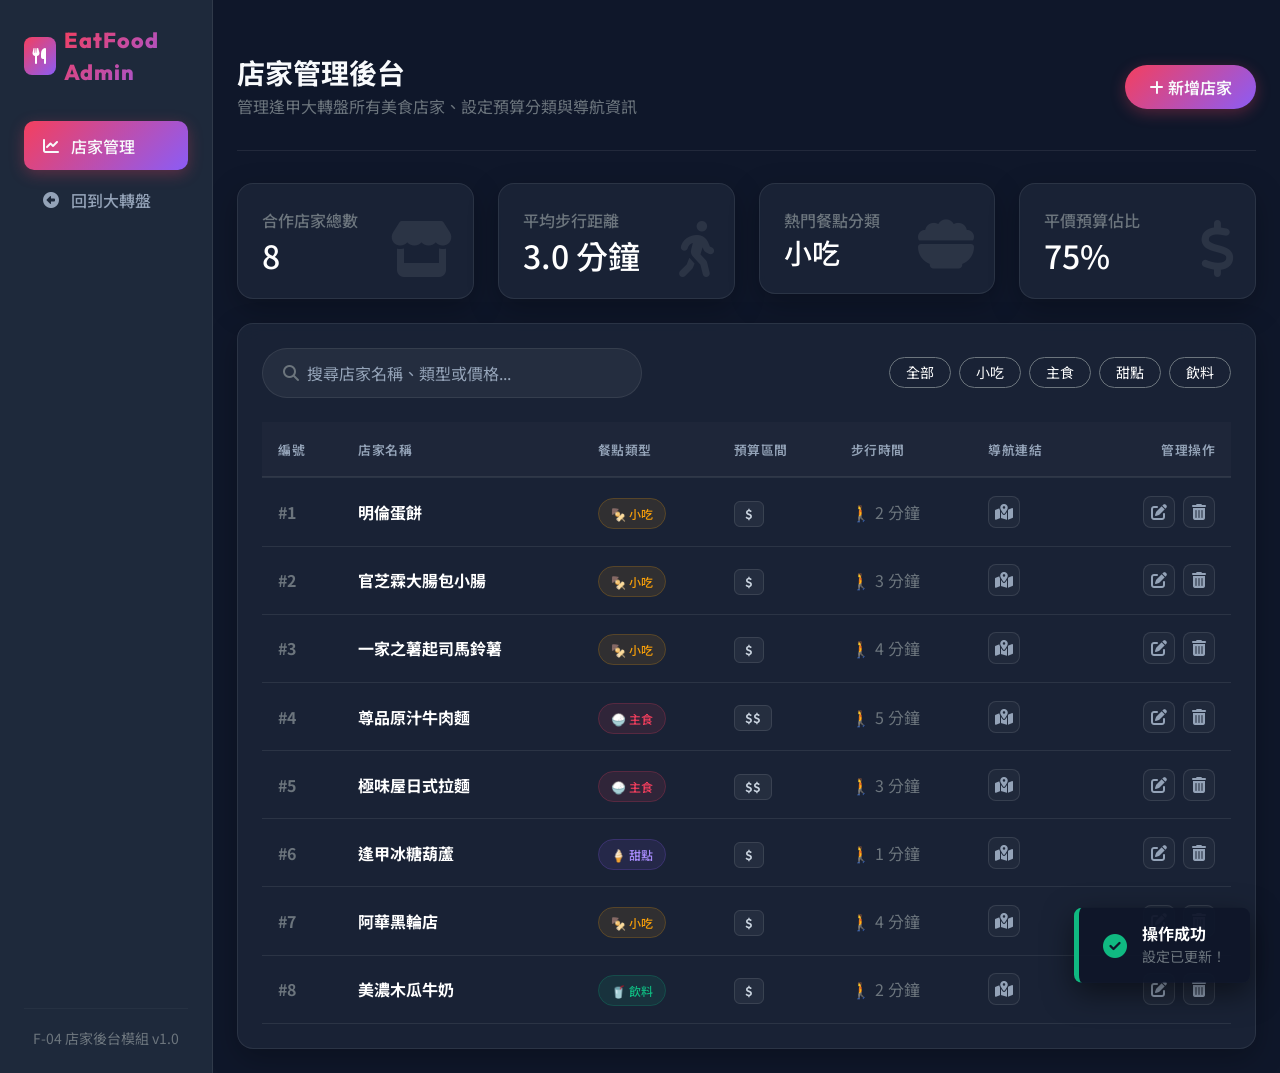
==== admin.html @ cf33be4a "feat: implement F-04 shop management module with SQLite REST APIs and Bootstrap Admin Dashboard" ====
<!DOCTYPE html>
<html lang="zh-TW">
<head>
    <meta charset="UTF-8">
    <meta name="viewport" content="width=device-width, initial-scale=1.0">
    <title>後台管理系統 - 逢甲美食大轉盤</title>
    <!-- Google Fonts -->
    <link rel="preconnect" href="https://fonts.googleapis.com">
    <link rel="preconnect" href="https://fonts.gstatic.com" crossorigin>
    <link href="https://fonts.googleapis.com/css2?family=Noto+Sans+TC:wght@400;500;700;900&family=Outfit:wght@500;600;700;800&display=swap" rel="stylesheet">
    <!-- Bootstrap 5 CSS -->
    <link href="https://cdn.jsdelivr.net/npm/bootstrap@5.3.0/dist/css/bootstrap.min.css" rel="stylesheet">
    <!-- FontAwesome for Dashboard Icons -->
    <link rel="stylesheet" href="https://cdnjs.cloudflare.com/ajax/libs/font-awesome/6.4.0/css/all.min.css">
    
    <style>
        :root {
            --bg-dark: #0f172a;
            --sidebar-bg: #1e293b;
            --card-bg: rgba(30, 41, 59, 0.7);
            --border-color: rgba(255, 255, 255, 0.08);
            --text-muted: #94a3b8;
            --text-light: #f8fafc;
            --accent-primary: #8b5cf6; /* Violet */
            --accent-secondary: #f43f5e; /* Rose */
            --gradient-accent: linear-gradient(135deg, #f43f5e, #8b5cf6);
            --transition-speed: 0.3s;
        }

        body {
            font-family: 'Noto Sans TC', 'Outfit', sans-serif;
            background-color: var(--bg-dark);
            color: var(--text-light);
            min-height: 100vh;
            overflow-x: hidden;
        }

        /* Glassmorphism Elements */
        .glass-card {
            background: var(--card-bg);
            backdrop-filter: blur(12px);
            -webkit-backdrop-filter: blur(12px);
            border: 1px solid var(--border-color);
            border-radius: 16px;
            box-shadow: 0 10px 30px rgba(0, 0, 0, 0.25);
            transition: transform 0.25s ease, box-shadow 0.25s ease;
        }
        
        .glass-card:hover {
            box-shadow: 0 15px 35px rgba(139, 92, 246, 0.15);
        }

        /* Sidebar Styling */
        .sidebar {
            background-color: var(--sidebar-bg);
            border-right: 1px solid var(--border-color);
            min-height: 100vh;
            transition: all var(--transition-speed);
            z-index: 100;
        }

        .sidebar-brand {
            font-family: 'Outfit', 'Noto Sans TC', sans-serif;
            font-weight: 800;
            font-size: 1.35rem;
            background: var(--gradient-accent);
            -webkit-background-clip: text;
            -webkit-text-fill-color: transparent;
            letter-spacing: 1px;
        }

        .nav-link-custom {
            color: var(--text-muted);
            border-radius: 10px;
            padding: 0.8rem 1.2rem;
            font-weight: 500;
            display: flex;
            align-items: center;
            gap: 12px;
            transition: all 0.2s ease;
            text-decoration: none;
            margin-bottom: 5px;
        }

        .nav-link-custom:hover, .nav-link-custom.active {
            color: var(--text-light);
            background-color: rgba(255, 255, 255, 0.05);
        }

        .nav-link-custom.active {
            background: var(--gradient-accent);
            box-shadow: 0 4px 15px rgba(244, 63, 94, 0.3);
        }

        /* Stats Cards */
        .stat-card {
            padding: 1.5rem;
            position: relative;
            overflow: hidden;
        }

        .stat-icon {
            position: absolute;
            right: 20px;
            bottom: 10px;
            font-size: 3.5rem;
            opacity: 0.08;
            color: var(--text-light);
            transition: transform var(--transition-speed);
        }

        .stat-card:hover .stat-icon {
            transform: scale(1.15) rotate(-10deg);
        }

        /* Main Content Styling */
        .content-header {
            padding: 2rem 0;
            border-bottom: 1px solid var(--border-color);
            margin-bottom: 2rem;
        }

        /* Search Bar styling */
        .search-input-group {
            background: rgba(255, 255, 255, 0.05);
            border: 1px solid var(--border-color);
            border-radius: 50px;
            padding: 2px 10px 2px 20px;
            display: flex;
            align-items: center;
            max-width: 380px;
            width: 100%;
            transition: border-color var(--transition-speed);
        }

        .search-input-group:focus-within {
            border-color: var(--accent-primary);
            box-shadow: 0 0 10px rgba(139, 92, 246, 0.2);
        }

        .search-input-group input {
            background: transparent;
            border: none;
            color: var(--text-light);
            padding: 10px 0;
            width: 100%;
            outline: none;
        }

        .search-input-group input::placeholder {
            color: var(--text-muted);
        }

        /* Table Design */
        .table-responsive {
            scrollbar-width: thin;
            scrollbar-color: rgba(255,255,255,0.1) transparent;
        }

        .custom-table {
            color: var(--text-light);
            margin-bottom: 0;
        }

        .custom-table th {
            background-color: rgba(255, 255, 255, 0.02) !important;
            color: var(--text-muted);
            font-weight: 600;
            text-transform: uppercase;
            font-size: 0.8rem;
            letter-spacing: 0.5px;
            padding: 1.1rem 1rem;
            border-bottom: 2px solid var(--border-color) !important;
        }

        .custom-table td {
            padding: 1.1rem 1rem;
            border-bottom: 1px solid var(--border-color);
            background-color: transparent !important;
            color: #e2e8f0;
        }

        .custom-table tr {
            transition: background-color 0.2s ease;
        }

        .custom-table tr:hover {
            background-color: rgba(255, 255, 255, 0.02) !important;
        }

        /* Badge Customization */
        .badge-category {
            padding: 6px 12px;
            border-radius: 50px;
            font-weight: 500;
            font-size: 0.75rem;
            border: 1px solid transparent;
        }

        .badge-snack {
            background: rgba(245, 158, 11, 0.1);
            color: #f59e0b;
            border-color: rgba(245, 158, 11, 0.2);
        }

        .badge-main {
            background: rgba(244, 63, 94, 0.1);
            color: #f43f5e;
            border-color: rgba(244, 63, 94, 0.2);
        }

        .badge-dessert {
            background: rgba(139, 92, 246, 0.1);
            color: #a78bfa;
            border-color: rgba(139, 92, 246, 0.2);
        }

        .badge-drink {
            background: rgba(16, 185, 129, 0.1);
            color: #10b981;
            border-color: rgba(16, 185, 129, 0.2);
        }

        .badge-price {
            background: rgba(255, 255, 255, 0.05);
            border: 1px solid rgba(255, 255, 255, 0.1);
            color: #cbd5e1;
            padding: 4px 10px;
            border-radius: 6px;
            font-family: 'Outfit', sans-serif;
            font-weight: 600;
            font-size: 0.8rem;
        }

        /* Custom Buttons */
        .btn-gradient {
            background: var(--gradient-accent);
            border: none;
            color: var(--text-light);
            font-weight: 600;
            border-radius: 50px;
            padding: 10px 24px;
            box-shadow: 0 4px 15px rgba(244, 63, 94, 0.3);
            transition: transform 0.2s, box-shadow 0.2s;
        }

        .btn-gradient:hover {
            transform: translateY(-2px);
            box-shadow: 0 6px 20px rgba(244, 63, 94, 0.45);
            color: white;
        }

        .btn-action {
            width: 32px;
            height: 32px;
            border-radius: 8px;
            display: inline-flex;
            align-items: center;
            justify-content: center;
            border: 1px solid rgba(255, 255, 255, 0.1);
            background: rgba(255, 255, 255, 0.03);
            color: var(--text-muted);
            transition: all 0.2s ease;
        }

        .btn-action:hover {
            color: var(--text-light);
            transform: translateY(-1px);
        }

        .btn-action-edit:hover {
            background: rgba(139, 92, 246, 0.15);
            border-color: rgba(139, 92, 246, 0.3);
            color: #a78bfa;
        }

        .btn-action-delete:hover {
            background: rgba(244, 63, 94, 0.15);
            border-color: rgba(244, 63, 94, 0.3);
            color: #f43f5e;
        }

        /* Modal Customization */
        .modal-content-custom {
            background: #1e293b;
            border: 1px solid rgba(255, 255, 255, 0.1);
            border-radius: 20px;
            box-shadow: 0 20px 40px rgba(0,0,0,0.5);
            color: var(--text-light);
        }

        .modal-header-custom {
            border-bottom: 1px solid rgba(255, 255, 255, 0.08);
            padding: 1.5rem;
        }

        .modal-footer-custom {
            border-top: 1px solid rgba(255, 255, 255, 0.08);
            padding: 1.25rem 1.5rem;
        }

        .form-control-custom {
            background: rgba(255, 255, 255, 0.04);
            border: 1px solid rgba(255, 255, 255, 0.08);
            color: var(--text-light);
            border-radius: 10px;
            padding: 10px 14px;
        }

        .form-control-custom:focus {
            background: rgba(255, 255, 255, 0.06);
            border-color: var(--accent-primary);
            box-shadow: 0 0 10px rgba(139, 92, 246, 0.25);
            color: var(--text-light);
        }

        .form-label {
            color: var(--text-muted);
            font-weight: 500;
            font-size: 0.9rem;
        }

        /* Custom Notification Toast */
        .custom-toast {
            position: fixed;
            bottom: 30px;
            right: 30px;
            z-index: 1080;
            background: rgba(15, 23, 42, 0.95);
            border-left: 5px solid #10b981;
            border-radius: 8px;
            box-shadow: 0 10px 30px rgba(0,0,0,0.5);
            display: flex;
            align-items: center;
            gap: 15px;
            padding: 16px 24px;
            transform: translateY(150%);
            transition: transform 0.3s cubic-bezier(0.175, 0.885, 0.32, 1.15);
        }

        .custom-toast.show {
            transform: translateY(0);
        }

        .custom-toast-icon {
            font-size: 1.5rem;
            color: #10b981;
        }

        /* Responsive refinements */
        @media (max-width: 768px) {
            .sidebar {
                min-height: auto;
                border-right: none;
                border-bottom: 1px solid var(--border-color);
            }
        }
    </style>
</head>
<body>

<div class="container-fluid">
    <div class="row">
        <!-- Sidebar Navigation Component -->
        <nav class="col-md-3 col-lg-2 sidebar p-4 d-flex flex-column justify-content-between">
            <div>
                <div class="d-flex align-items-center gap-2 mb-4 pb-2">
                    <div class="bg-gradient-accent rounded-3 p-2 d-flex align-items-center justify-content-center text-white" style="width: 38px; height: 38px; background: var(--gradient-accent);">
                        <i class="fa-solid fa-utensils"></i>
                    </div>
                    <span class="sidebar-brand">EatFood Admin</span>
                </div>
                
                <div class="nav flex-column">
                    <a href="#" class="nav-link-custom active">
                        <i class="fa-solid fa-chart-line"></i> 店家管理
                    </a>
                    <a href="/" class="nav-link-custom">
                        <i class="fa-solid fa-circle-left"></i> 回到大轉盤
                    </a>
                </div>
            </div>
            
            <div class="pt-3 border-top border-secondary border-opacity-10 text-center">
                <small class="text-secondary">F-04 店家後台模組 v1.0</small>
            </div>
        </nav>

        <!-- Main Dashboard View -->
        <main class="col-md-9 ms-sm-auto col-lg-10 px-md-4 py-4">
            
            <!-- Dashboard Topbar Header -->
            <div class="d-flex justify-content-between align-items-center content-header flex-wrap gap-3">
                <div>
                    <h1 class="fw-bold mb-1 fs-3">店家管理後台</h1>
                    <p class="text-secondary mb-0">管理逢甲大轉盤所有美食店家、設定預算分類與導航資訊</p>
                </div>
                <div>
                    <button class="btn btn-gradient" onclick="openAddModal()">
                        <i class="fa-solid fa-plus me-1.5"></i> 新增店家
                    </button>
                </div>
            </div>

            <!-- Metrics Highlight Cards -->
            <div class="row g-4 mb-4">
                <div class="col-sm-6 col-lg-3">
                    <div class="glass-card stat-card">
                        <div class="stat-icon"><i class="fa-solid fa-store"></i></div>
                        <span class="text-secondary fw-medium d-block mb-1">合作店家總數</span>
                        <h3 id="statTotalStores" class="fw-black mb-0 fs-2 text-white">0</h3>
                    </div>
                </div>
                
                <div class="col-sm-6 col-lg-3">
                    <div class="glass-card stat-card">
                        <div class="stat-icon"><i class="fa-solid fa-person-walking"></i></div>
                        <span class="text-secondary fw-medium d-block mb-1">平均步行距離</span>
                        <h3 id="statAvgDistance" class="fw-black mb-0 fs-2 text-white">0 分鐘</h3>
                    </div>
                </div>

                <div class="col-sm-6 col-lg-3">
                    <div class="glass-card stat-card">
                        <div class="stat-icon"><i class="fa-solid fa-bowl-food"></i></div>
                        <span class="text-secondary fw-medium d-block mb-1">熱門餐點分類</span>
                        <h3 id="statTopCategory" class="fw-black mb-0 fs-3 text-white">小吃</h3>
                    </div>
                </div>

                <div class="col-sm-6 col-lg-3">
                    <div class="glass-card stat-card">
                        <div class="stat-icon"><i class="fa-solid fa-dollar-sign"></i></div>
                        <span class="text-secondary fw-medium d-block mb-1">平價預算佔比</span>
                        <h3 id="statBudgetRatio" class="fw-black mb-0 fs-2 text-white">0%</h3>
                    </div>
                </div>
            </div>

            <!-- Stores Table Card -->
            <div class="glass-card p-4">
                <!-- Search & Filters Header -->
                <div class="d-flex justify-content-between align-items-center mb-4 flex-wrap gap-3">
                    <div class="search-input-group">
                        <i class="fa-solid fa-magnifying-glass text-secondary me-2"></i>
                        <input type="text" id="storeSearchInput" placeholder="搜尋店家名稱、類型或價格..." oninput="handleSearch()">
                    </div>
                    <div class="d-flex gap-2">
                        <button class="btn btn-outline-secondary btn-sm rounded-pill text-white border-secondary px-3" onclick="filterCategory('')">全部</button>
                        <button class="btn btn-outline-secondary btn-sm rounded-pill text-white border-secondary px-3" onclick="filterCategory('小吃')">小吃</button>
                        <button class="btn btn-outline-secondary btn-sm rounded-pill text-white border-secondary px-3" onclick="filterCategory('主食')">主食</button>
                        <button class="btn btn-outline-secondary btn-sm rounded-pill text-white border-secondary px-3" onclick="filterCategory('甜點')">甜點</button>
                        <button class="btn btn-outline-secondary btn-sm rounded-pill text-white border-secondary px-3" onclick="filterCategory('飲料')">飲料</button>
                    </div>
                </div>

                <!-- Stores List Data Table -->
                <div class="table-responsive">
                    <table class="table custom-table align-middle">
                        <thead>
                            <tr>
                                <th>編號</th>
                                <th>店家名稱</th>
                                <th>餐點類型</th>
                                <th>預算區間</th>
                                <th>步行時間</th>
                                <th>導航連結</th>
                                <th class="text-end">管理操作</th>
                            </tr>
                        </thead>
                        <tbody id="storeTableBody">
                            <!-- Dynamically loaded with JavaScript -->
                            <tr>
                                <td colspan="7" class="text-center text-muted py-5">
                                    <div class="spinner-border spinner-border-sm text-secondary me-2" role="status"></div>
                                    店家資料加載中...
                                </td>
                            </tr>
                        </tbody>
                    </table>
                </div>
            </div>

        </main>
    </div>
</div>

<!-- Add / Edit Store Modal (F-04) -->
<div class="modal fade" id="storeModal" tabindex="-1" aria-labelledby="storeModalLabel" aria-hidden="true">
    <div class="modal-dialog modal-dialog-centered">
        <div class="modal-content modal-content-custom">
            
            <div class="modal-header modal-header-custom">
                <h5 class="modal-title fw-bold" id="storeModalLabel">新增店家資料</h5>
                <button type="button" class="btn-close btn-close-white opacity-75" data-bs-dismiss="modal" aria-label="Close"></button>
            </div>
            
            <form id="storeForm" onsubmit="handleFormSubmit(event)">
                <div class="modal-body p-4">
                    <!-- Store ID Hidden Field -->
                    <input type="hidden" id="formStoreId">
                    
                    <!-- Store Name -->
                    <div class="mb-3">
                        <label for="formStoreName" class="form-label mb-1.5">店家名稱 <span class="text-danger">*</span></label>
                        <input type="text" class="form-control form-control-custom" id="formStoreName" required placeholder="例如：明倫蛋餅">
                    </div>
                    
                    <div class="row mb-3">
                        <!-- Meal Type -->
                        <div class="col-6">
                            <label for="formMealType" class="form-label mb-1.5">餐點類型 <span class="text-danger">*</span></label>
                            <select class="form-select form-control-custom" id="formMealType" required>
                                <option value="小吃">🍢 特色小吃</option>
                                <option value="主食">🍚 飽胃主食</option>
                                <option value="甜點">🍦 療癒甜點</option>
                                <option value="飲料">🥤 消暑飲料</option>
                            </select>
                        </div>
                        
                        <!-- Price Range -->
                        <div class="col-6">
                            <label for="formPriceRange" class="form-label mb-1.5">預算區間 <span class="text-danger">*</span></label>
                            <select class="form-select form-control-custom" id="formPriceRange" required>
                                <option value="$">$ 100元內</option>
                                <option value="$$">$$ 100-200元</option>
                                <option value="$$$">$$$ 200元以上</option>
                            </select>
                        </div>
                    </div>
                    
                    <!-- Walking Distance -->
                    <div class="mb-3">
                        <label for="formWalkingDistance" class="form-label mb-1.5">步行距離 (分鐘) <span class="text-danger">*</span></label>
                        <div class="input-group">
                            <span class="input-group-text bg-dark border-0 text-secondary" style="border-radius: 10px 0 0 10px;"><i class="fa-solid fa-person-walking"></i></span>
                            <input type="number" class="form-control form-control-custom" id="formWalkingDistance" min="1" max="60" required placeholder="例如：3" style="border-radius: 0 10px 10px 0;">
                        </div>
                    </div>
                    
                    <!-- Google Maps URL -->
                    <div class="mb-3">
                        <label for="formMapsUrl" class="form-label mb-1.5">Google Maps 地圖連結</label>
                        <input type="url" class="form-control form-control-custom" id="formMapsUrl" placeholder="https://www.google.com/maps/search/?api=1...">
                        <div class="form-text text-secondary mt-1">留空將使用預設搜尋連結</div>
                    </div>
                </div>
                
                <div class="modal-footer modal-footer-custom justify-content-between">
                    <button type="button" class="btn btn-outline-secondary rounded-pill border-secondary text-white px-4 py-2" data-bs-dismiss="modal">取消</button>
                    <button type="submit" class="btn btn-gradient px-4 py-2">
                        <i class="fa-solid fa-circle-check me-1"></i> 儲存店家
                    </button>
                </div>
            </form>

        </div>
    </div>
</div>

<!-- Custom Confirmation Dialog (Mock Delete) -->
<div class="modal fade" id="deleteConfirmModal" tabindex="-1" aria-hidden="true">
    <div class="modal-dialog modal-dialog-centered modal-sm">
        <div class="modal-content modal-content-custom text-center p-3">
            <div class="modal-body">
                <i class="fa-solid fa-circle-exclamation text-danger fs-1 mb-3"></i>
                <h5 class="fw-bold mb-2">確定要刪除店家嗎？</h5>
                <p class="text-secondary small mb-4">此動作將從轉盤中移除此店家且無法復原。</p>
                <div class="d-flex gap-2 justify-content-center">
                    <button type="button" class="btn btn-outline-secondary btn-sm px-3 rounded-pill text-white border-secondary" data-bs-dismiss="modal">取消</button>
                    <button type="button" id="confirmDeleteBtn" class="btn btn-danger btn-sm px-3 rounded-pill">確定刪除</button>
                </div>
            </div>
        </div>
    </div>
</div>

<!-- Custom Glass Toast for Visual Feedback -->
<div id="toastNotification" class="custom-toast">
    <div class="custom-toast-icon"><i class="fa-solid fa-circle-check"></i></div>
    <div>
        <h6 id="toastTitle" class="fw-bold mb-0 text-white">操作成功</h6>
        <small id="toastMessage" class="text-secondary">設定已更新！</small>
    </div>
</div>

<!-- Bootstrap 5 JS Bundle -->
<script src="https://cdn.jsdelivr.net/npm/bootstrap@5.3.0/dist/js/bootstrap.bundle.min.js"></script>

<script>
    // 全域變數
    let storesData = [];
    let currentFilterCategory = '';
    let bootstrapStoreModal = null;
    let bootstrapDeleteModal = null;
    let deleteTargetId = null;

    // 啟動加載
    window.addEventListener('DOMContentLoaded', () => {
        bootstrapStoreModal = new bootstrap.Modal(document.getElementById('storeModal'));
        bootstrapDeleteModal = new bootstrap.Modal(document.getElementById('deleteConfirmModal'));
        loadStores();
    });

    // 透過 API 獲取所有店家詳細資料
    async function loadStores() {
        try {
            const response = await fetch('/api/admin/stores');
            if (!response.ok) throw new Error("API 取得店家失敗");
            storesData = await response.json();
            renderTable();
            updateMetrics();
        } catch (error) {
            console.error("無法載入後台店家資料，改用靜態模擬資料", error);
            // 擬真的備用測試資料
            storesData = [
                { id: 1, name: "明倫蛋餅", price_range: "$", meal_type: "小吃", walking_distance: 2, google_maps_url: "https://www.google.com/maps/search/?api=1&query=明倫蛋餅+逢甲" },
                { id: 2, name: "官芝霖大腸包小腸", price_range: "$", meal_type: "小吃", walking_distance: 3, google_maps_url: "https://www.google.com/maps/search/?api=1&query=官芝霖大腸包小腸+逢甲" },
                { id: 3, name: "一家之薯起司馬鈴薯", price_range: "$", meal_type: "小吃", walking_distance: 4, google_maps_url: "https://www.google.com/maps/search/?api=1&query=一家之薯起司馬鈴薯+逢甲" },
                { id: 4, name: "尊品原汁牛肉麵", price_range: "$$", meal_type: "主食", walking_distance: 5, google_maps_url: "https://www.google.com/maps/search/?api=1&query=尊品原汁牛肉麵+逢甲" },
                { id: 5, name: "極味屋日式拉麵", price_range: "$$", meal_type: "主食", walking_distance: 3, google_maps_url: "https://www.google.com/maps/search/?api=1&query=極味屋日式拉麵+逢甲" },
                { id: 6, name: "逢甲冰糖葫蘆", price_range: "$", meal_type: "甜點", walking_distance: 1, google_maps_url: "https://www.google.com/maps/search/?api=1&query=逢甲地瓜球+逢甲" },
                { id: 7, name: "阿華黑輪店", price_range: "$", meal_type: "小吃", walking_distance: 4, google_maps_url: "https://www.google.com/maps/search/?api=1&query=阿華黑輪店+逢甲" },
                { id: 8, name: "美濃木瓜牛奶", price_range: "$", meal_type: "飲料", walking_distance: 2, google_maps_url: "https://www.google.com/maps/search/?api=1&query=美濃木瓜牛奶+逢甲" }
            ];
            renderTable();
            updateMetrics();
        }
    }

    // 繪製店家表格
    function renderTable(data = storesData) {
        const tbody = document.getElementById('storeTableBody');
        tbody.innerHTML = '';

        // 篩選分類
        let filtered = currentFilterCategory 
            ? data.filter(s => s.meal_type === currentFilterCategory) 
            : data;

        // 搜尋篩選
        const searchVal = document.getElementById('storeSearchInput').value.toLowerCase().trim();
        if (searchVal) {
            filtered = filtered.filter(s => 
                s.name.toLowerCase().includes(searchVal) || 
                s.meal_type.toLowerCase().includes(searchVal) ||
                s.price_range.includes(searchVal)
            );
        }

        if (filtered.length === 0) {
            tbody.innerHTML = `
                <tr>
                    <td colspan="7" class="text-center text-secondary py-5">
                        <i class="fa-solid fa-box-open fs-2 mb-2 d-block opacity-50"></i>
                        找不到符合條件的店家
                    </td>
                </tr>
            `;
            return;
        }

        filtered.forEach(store => {
            // 餐點類型 Badge 類別
            let badgeClass = 'badge-snack';
            let mealIcon = '🍢';
            if (store.meal_type === '主食') { badgeClass = 'badge-main'; mealIcon = '🍚'; }
            else if (store.meal_type === '甜點') { badgeClass = 'badge-dessert'; mealIcon = '🍦'; }
            else if (store.meal_type === '飲料') { badgeClass = 'badge-drink'; mealIcon = '🥤'; }

            const tr = document.createElement('tr');
            tr.innerHTML = `
                <td class="fw-bold text-secondary font-outfit" style="width: 80px;">#${store.id}</td>
                <td><strong class="text-white">${store.name}</strong></td>
                <td><span class="badge-category ${badgeClass}">${mealIcon} ${store.meal_type}</span></td>
                <td><span class="badge-price">${store.price_range}</span></td>
                <td><span class="text-secondary font-outfit">🚶 ${store.walking_distance} 分鐘</span></td>
                <td>
                    <a href="${store.google_maps_url || '#'}" target="_blank" class="btn-action d-inline-flex text-decoration-none">
                        <i class="fa-solid fa-map-location-dot"></i>
                    </a>
                </td>
                <td class="text-end">
                    <div class="d-inline-flex gap-2">
                        <button class="btn-action btn-action-edit" onclick="openEditModal(${store.id})" title="編輯店家">
                            <i class="fa-solid fa-pen-to-square"></i>
                        </button>
                        <button class="btn-action btn-action-delete" onclick="triggerDelete(${store.id})" title="刪除店家">
                            <i class="fa-solid fa-trash-can"></i>
                        </button>
                    </div>
                </td>
            `;
            tbody.appendChild(tr);
        });
    }

    // 更新指標卡數據
    function updateMetrics() {
        document.getElementById('statTotalStores').textContent = storesData.length;

        // 平均步行時間
        const avgDist = storesData.length > 0 
            ? (storesData.reduce((sum, s) => sum + Number(s.walking_distance), 0) / storesData.length).toFixed(1) 
            : 0;
        document.getElementById('statAvgDistance').textContent = `${avgDist} 分鐘`;

        // 最熱門分類
        const categories = {};
        storesData.forEach(s => {
            categories[s.meal_type] = (categories[s.meal_type] || 0) + 1;
        });
        let topCat = '小吃';
        let maxCount = 0;
        for (const cat in categories) {
            if (categories[cat] > maxCount) {
                maxCount = categories[cat];
                topCat = cat;
            }
        }
        document.getElementById('statTopCategory').textContent = topCat;

        // 平價店家佔比 ($ 價位)
        const budgetCount = storesData.filter(s => s.price_range === '$').length;
        const ratio = storesData.length > 0 ? Math.round((budgetCount / storesData.length) * 100) : 0;
        document.getElementById('statBudgetRatio').textContent = `${ratio}%`;
    }

    // 搜尋與篩選操作
    function handleSearch() {
        renderTable();
    }

    function filterCategory(cat) {
        currentFilterCategory = cat;
        // 更新按鈕 active 樣式
        const buttons = document.querySelectorAll('.d-flex.gap-2 button');
        buttons.forEach(btn => {
            if ((cat === '' && btn.textContent === '全部') || btn.textContent === cat) {
                btn.classList.remove('btn-outline-secondary');
                btn.classList.add('btn-light', 'text-dark');
            } else {
                btn.classList.remove('btn-light', 'text-dark');
                btn.classList.add('btn-outline-secondary');
            }
        });
        renderTable();
    }

    // 開啟新增 Modal
    function openAddModal() {
        document.getElementById('storeModalLabel').textContent = '新增店家資料';
        document.getElementById('formStoreId').value = '';
        document.getElementById('storeForm').reset();
        bootstrapStoreModal.show();
    }

    // 開啟編輯 Modal
    function openEditModal(storeId) {
        const store = storesData.find(s => s.id === storeId);
        if (!store) return;

        document.getElementById('storeModalLabel').textContent = '編輯店家資料';
        document.getElementById('formStoreId').value = store.id;
        document.getElementById('formStoreName').value = store.name;
        document.getElementById('formMealType').value = store.meal_type;
        document.getElementById('formPriceRange').value = store.price_range;
        document.getElementById('formWalkingDistance').value = store.walking_distance;
        document.getElementById('formMapsUrl').value = store.google_maps_url || '';

        bootstrapStoreModal.show();
    }

    // 送出新增 / 編輯表單 (整合後端 API)
    async function handleFormSubmit(event) {
        event.preventDefault();
        
        const storeId = document.getElementById('formStoreId').value;
        const name = document.getElementById('formStoreName').value;
        const mealType = document.getElementById('formMealType').value;
        const priceRange = document.getElementById('formPriceRange').value;
        const walkingDistance = Number(document.getElementById('formWalkingDistance').value);
        let mapsUrl = document.getElementById('formMapsUrl').value.trim();

        if (!mapsUrl) {
            mapsUrl = `https://www.google.com/maps/search/?api=1&query=${encodeURIComponent(name)}+逢甲`;
        }

        const payload = {
            name: name,
            meal_type: mealType,
            price_range: priceRange,
            walking_distance: walkingDistance,
            google_maps_url: mapsUrl
        };

        try {
            let response;
            if (storeId) {
                // 編輯模式
                response = await fetch(`/api/admin/stores/${storeId}`, {
                    method: 'POST',
                    headers: { 'Content-Type': 'application/json' },
                    body: JSON.stringify(payload)
                });
                
                if (!response.ok) throw new Error("更新失敗");
                const resData = await response.json();
                showToast('更新成功', `『${name}』的資料已經成功修改！`);
            } else {
                // 新增模式
                response = await fetch('/api/admin/stores', {
                    method: 'POST',
                    headers: { 'Content-Type': 'application/json' },
                    body: JSON.stringify(payload)
                });
                
                if (!response.ok) throw new Error("新增失敗");
                const resData = await response.json();
                showToast('新增成功', `『${name}』已成功加入美食轉盤清單！`);
            }

            bootstrapStoreModal.hide();
            await loadStores(); // 重新從後端載入最新資料
        } catch (error) {
            console.error(error);
            alert("操作失敗，請檢查後端連線！");
        }
    }

    // 觸發刪除
    function triggerDelete(storeId) {
        deleteTargetId = storeId;
        bootstrapDeleteModal.show();
    }

    // 確認刪除事件綁定 (整合後端 API)
    document.getElementById('confirmDeleteBtn').addEventListener('click', async () => {
        if (deleteTargetId !== null) {
            const store = storesData.find(s => s.id === deleteTargetId);
            if (store) {
                try {
                    const response = await fetch(`/api/admin/stores/${deleteTargetId}`, {
                        method: 'DELETE'
                    });
                    if (!response.ok) throw new Error("刪除失敗");
                    
                    showToast('刪除成功', `『${store.name}』已從系統中成功刪除。`, '#f43f5e', 'fa-circle-exclamation');
                    await loadStores(); // 重新載入
                } catch (error) {
                    console.error(error);
                    alert("刪除失敗，請檢查後端連線！");
                }
            }
            deleteTargetId = null;
        }
        bootstrapDeleteModal.hide();
    });

    // 顯示 Glass Toast 提示
    function showToast(title, message, borderLeftColor = '#10b981', iconClass = 'fa-circle-check') {
        const toast = document.getElementById('toastNotification');
        const iconContainer = toast.querySelector('.custom-toast-icon');
        
        toast.style.borderLeftColor = borderLeftColor;
        iconContainer.innerHTML = `<i class="fa-solid ${iconClass}"></i>`;
        iconContainer.style.color = borderLeftColor;
        
        document.getElementById('toastTitle').textContent = title;
        document.getElementById('toastMessage').textContent = message;
        
        toast.classList.add('show');
        setTimeout(() => {
            toast.classList.remove('show');
        }, 3500);
    }
</script>

</body>
</html>
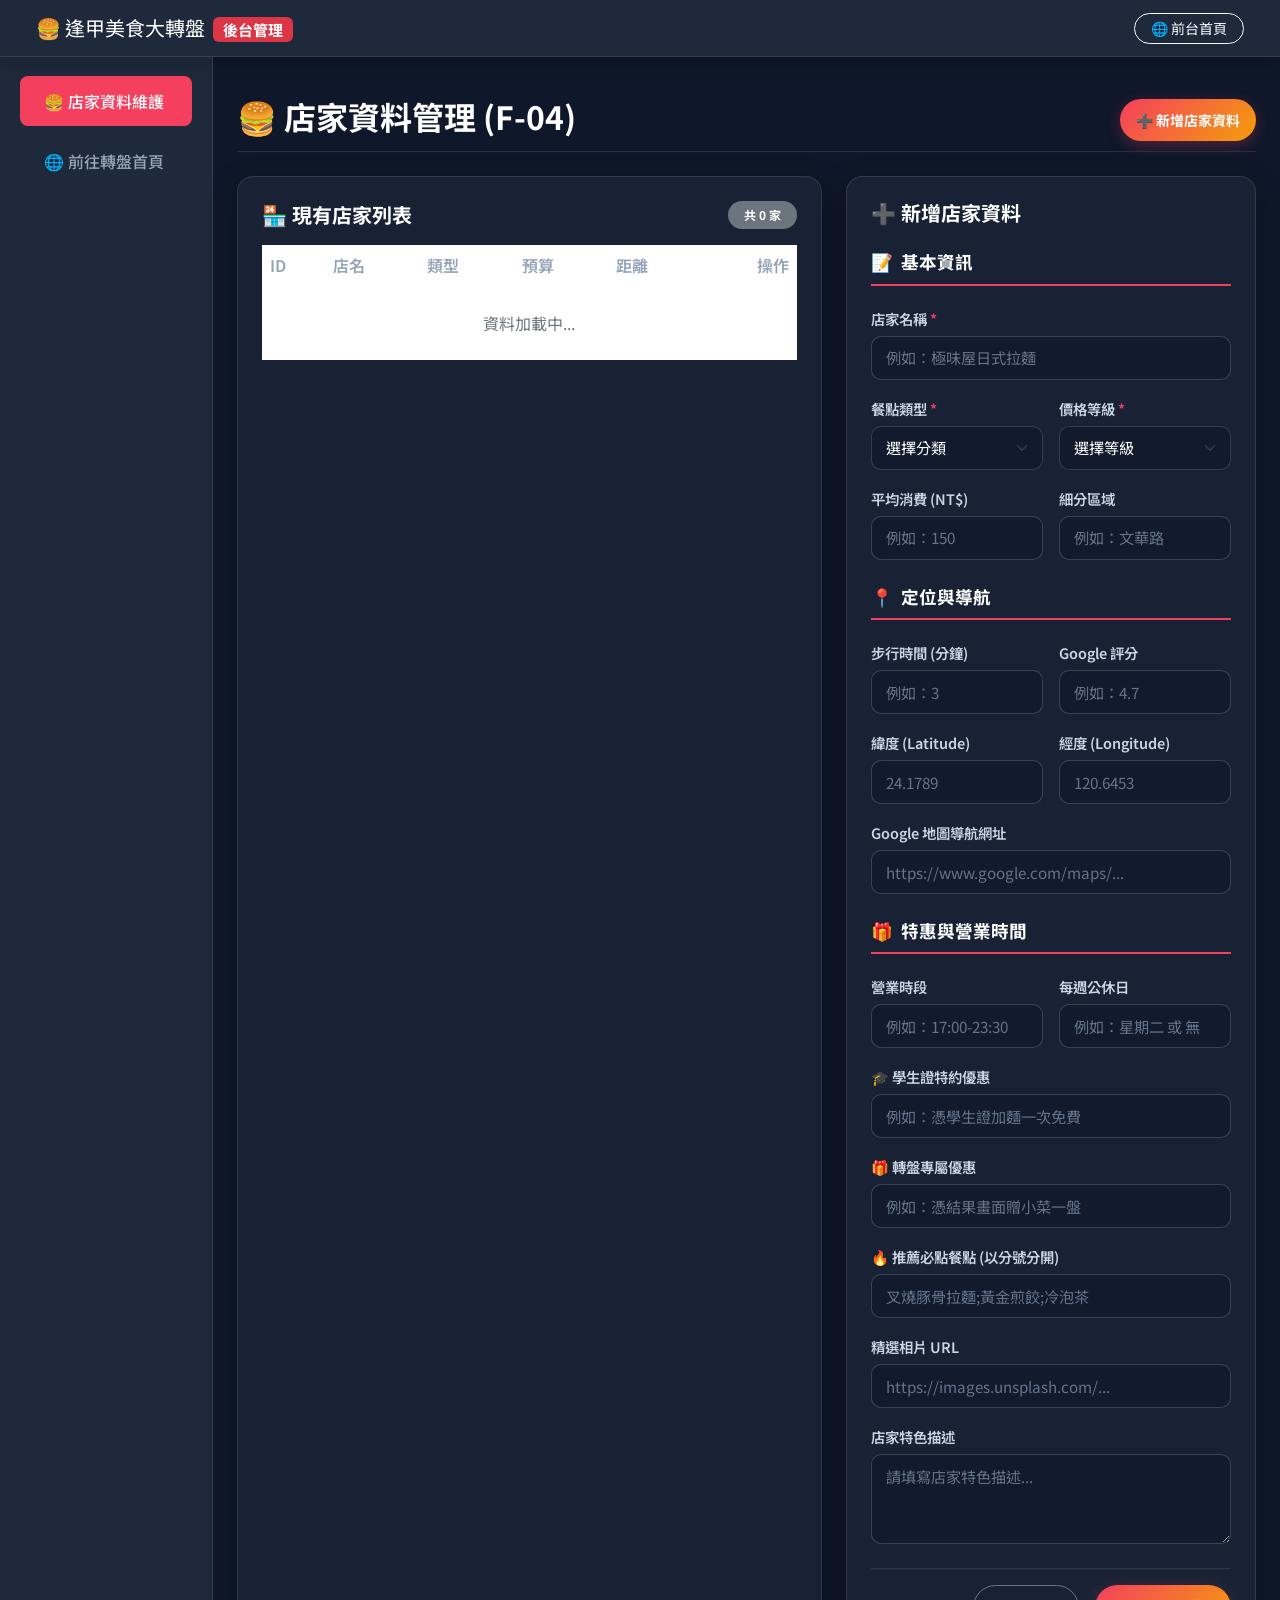
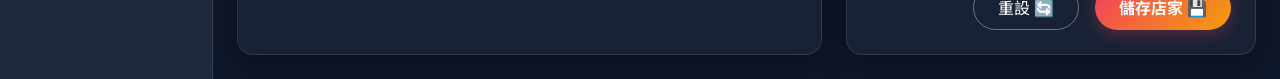
==== commit 240a457e: "feat: 新增收藏/我的最愛與後台管理模組，整合 Google Places API 照片、評論與糾錯回報，優化篩選與響應式 UI - F-02: 優化價格與餐點類型多條件篩選之網格佈局與觸控互動。" ====
--- a/admin.html
+++ b/admin.html
@@ -2,879 +2,576 @@
 <html lang="zh-TW">
 <head>
     <meta charset="UTF-8">
-    <meta name="viewport" content="width=device-width, initial-scale=1.0">
-    <title>後台管理系統 - 逢甲美食大轉盤</title>
+    <meta name="viewport" content="width=device-width, initial-scale=1.0, maximum-scale=1.0, user-scalable=no">
+    <title>逢甲美食大轉盤 - 店家管理後台</title>
     <!-- Google Fonts -->
     <link rel="preconnect" href="https://fonts.googleapis.com">
     <link rel="preconnect" href="https://fonts.gstatic.com" crossorigin>
-    <link href="https://fonts.googleapis.com/css2?family=Noto+Sans+TC:wght@400;500;700;900&family=Outfit:wght@500;600;700;800&display=swap" rel="stylesheet">
+    <link href="https://fonts.googleapis.com/css2?family=Noto+Sans+TC:wght@400;500;700;900&family=Outfit:wght@600;800&display=swap" rel="stylesheet">
     <!-- Bootstrap 5 CSS -->
     <link href="https://cdn.jsdelivr.net/npm/bootstrap@5.3.0/dist/css/bootstrap.min.css" rel="stylesheet">
-    <!-- FontAwesome for Dashboard Icons -->
-    <link rel="stylesheet" href="https://cdnjs.cloudflare.com/ajax/libs/font-awesome/6.4.0/css/all.min.css">
-    
     <style>
         :root {
-            --bg-dark: #0f172a;
+            --bg-color: #0f172a;
+            --text-primary: #f8fafc;
+            --text-secondary: #94a3b8;
+            --primary-color: #f43f5e;
+            --primary-hover: #e11d48;
+            --card-bg: rgba(30, 41, 59, 0.7);
+            --card-border: rgba(255, 255, 255, 0.1);
             --sidebar-bg: #1e293b;
-            --card-bg: rgba(30, 41, 59, 0.7);
-            --border-color: rgba(255, 255, 255, 0.08);
-            --text-muted: #94a3b8;
-            --text-light: #f8fafc;
-            --accent-primary: #8b5cf6; /* Violet */
-            --accent-secondary: #f43f5e; /* Rose */
-            --gradient-accent: linear-gradient(135deg, #f43f5e, #8b5cf6);
-            --transition-speed: 0.3s;
         }
 
         body {
-            font-family: 'Noto Sans TC', 'Outfit', sans-serif;
-            background-color: var(--bg-dark);
-            color: var(--text-light);
+            font-family: 'Noto Sans TC', sans-serif;
+            background-color: var(--bg-color);
+            color: var(--text-primary);
             min-height: 100vh;
-            overflow-x: hidden;
-        }
-
-        /* Glassmorphism Elements */
+        }
+
+        /* Glassmorphism Cards */
         .glass-card {
             background: var(--card-bg);
-            backdrop-filter: blur(12px);
-            -webkit-backdrop-filter: blur(12px);
-            border: 1px solid var(--border-color);
+            border: 1px solid var(--card-border);
             border-radius: 16px;
-            box-shadow: 0 10px 30px rgba(0, 0, 0, 0.25);
-            transition: transform 0.25s ease, box-shadow 0.25s ease;
-        }
-        
-        .glass-card:hover {
-            box-shadow: 0 15px 35px rgba(139, 92, 246, 0.15);
-        }
-
-        /* Sidebar Styling */
+            backdrop-filter: blur(10px);
+            -webkit-backdrop-filter: blur(10px);
+            box-shadow: 0 10px 30px rgba(0, 0, 0, 0.3);
+            transition: transform 0.2s ease, box-shadow 0.2s ease;
+        }
+
+        /* 導覽列與側邊欄 */
+        .admin-header {
+            background-color: var(--sidebar-bg);
+            border-bottom: 1px solid var(--card-border);
+        }
+
         .sidebar {
             background-color: var(--sidebar-bg);
-            border-right: 1px solid var(--border-color);
-            min-height: 100vh;
-            transition: all var(--transition-speed);
-            z-index: 100;
-        }
-
-        .sidebar-brand {
-            font-family: 'Outfit', 'Noto Sans TC', sans-serif;
-            font-weight: 800;
-            font-size: 1.35rem;
-            background: var(--gradient-accent);
-            -webkit-background-clip: text;
-            -webkit-text-fill-color: transparent;
-            letter-spacing: 1px;
-        }
-
-        .nav-link-custom {
-            color: var(--text-muted);
+            border-right: 1px solid var(--card-border);
+            min-height: calc(100vh - 56px);
+        }
+
+        .sidebar .nav-link {
+            color: var(--text-secondary);
+            font-weight: 500;
+            padding: 0.8rem 1.5rem;
+            border-radius: 8px;
+            margin: 0.2rem 0.5rem;
+            transition: all 0.2s ease;
+        }
+
+        .sidebar .nav-link:hover, .sidebar .nav-link.active {
+            color: #fff;
+            background-color: var(--primary-color);
+        }
+
+        /* 表單元素美化 */
+        .form-label {
+            color: #cbd5e1;
+            font-weight: 600;
+            font-size: 0.9rem;
+            margin-bottom: 0.4rem;
+        }
+
+        .form-control, .form-select {
+            background-color: rgba(15, 23, 42, 0.6) !important;
+            border: 1.5px solid rgba(255, 255, 255, 0.15) !important;
+            color: #fff !important;
             border-radius: 10px;
-            padding: 0.8rem 1.2rem;
-            font-weight: 500;
+            padding: 0.6rem 0.9rem;
+            font-size: 0.95rem;
+            transition: all 0.25s ease-in-out;
+        }
+
+        .form-control:focus, .form-select:focus {
+            border-color: var(--primary-color) !important;
+            box-shadow: 0 0 0 3px rgba(244, 63, 94, 0.25) !important;
+            outline: none;
+        }
+
+        .form-control::placeholder {
+            color: #64748b;
+        }
+
+        /* 特色區塊表單卡片 */
+        .form-section-title {
+            font-size: 1.1rem;
+            font-weight: 700;
+            color: #fff;
+            border-bottom: 2px solid var(--primary-color);
+            padding-bottom: 0.5rem;
+            margin-bottom: 1.25rem;
             display: flex;
             align-items: center;
-            gap: 12px;
-            transition: all 0.2s ease;
-            text-decoration: none;
-            margin-bottom: 5px;
-        }
-
-        .nav-link-custom:hover, .nav-link-custom.active {
-            color: var(--text-light);
-            background-color: rgba(255, 255, 255, 0.05);
-        }
-
-        .nav-link-custom.active {
-            background: var(--gradient-accent);
-            box-shadow: 0 4px 15px rgba(244, 63, 94, 0.3);
-        }
-
-        /* Stats Cards */
-        .stat-card {
-            padding: 1.5rem;
-            position: relative;
-            overflow: hidden;
-        }
-
-        .stat-icon {
-            position: absolute;
-            right: 20px;
-            bottom: 10px;
-            font-size: 3.5rem;
-            opacity: 0.08;
-            color: var(--text-light);
-            transition: transform var(--transition-speed);
-        }
-
-        .stat-card:hover .stat-icon {
-            transform: scale(1.15) rotate(-10deg);
-        }
-
-        /* Main Content Styling */
-        .content-header {
-            padding: 2rem 0;
-            border-bottom: 1px solid var(--border-color);
-            margin-bottom: 2rem;
-        }
-
-        /* Search Bar styling */
-        .search-input-group {
-            background: rgba(255, 255, 255, 0.05);
-            border: 1px solid var(--border-color);
-            border-radius: 50px;
-            padding: 2px 10px 2px 20px;
-            display: flex;
-            align-items: center;
-            max-width: 380px;
-            width: 100%;
-            transition: border-color var(--transition-speed);
-        }
-
-        .search-input-group:focus-within {
-            border-color: var(--accent-primary);
-            box-shadow: 0 0 10px rgba(139, 92, 246, 0.2);
-        }
-
-        .search-input-group input {
-            background: transparent;
+            gap: 0.5rem;
+        }
+
+        /* 表格美化 */
+        .table {
+            color: #e2e8f0 !important;
+        }
+
+        .table th {
+            color: var(--text-secondary);
+            font-weight: 600;
+            border-bottom: 2px solid rgba(255,255,255,0.1) !important;
+        }
+
+        .table td {
+            border-bottom: 1px solid rgba(255,255,255,0.05) !important;
+            vertical-align: middle;
+        }
+
+        /* 儲存按鈕漸層 */
+        .btn-gradient {
+            background: linear-gradient(135deg, var(--primary-color) 0%, #f59e0b 100%);
+            color: #fff;
             border: none;
-            color: var(--text-light);
-            padding: 10px 0;
-            width: 100%;
-            outline: none;
-        }
-
-        .search-input-group input::placeholder {
-            color: var(--text-muted);
-        }
-
-        /* Table Design */
-        .table-responsive {
-            scrollbar-width: thin;
-            scrollbar-color: rgba(255,255,255,0.1) transparent;
-        }
-
-        .custom-table {
-            color: var(--text-light);
-            margin-bottom: 0;
-        }
-
-        .custom-table th {
-            background-color: rgba(255, 255, 255, 0.02) !important;
-            color: var(--text-muted);
-            font-weight: 600;
-            text-transform: uppercase;
-            font-size: 0.8rem;
-            letter-spacing: 0.5px;
-            padding: 1.1rem 1rem;
-            border-bottom: 2px solid var(--border-color) !important;
-        }
-
-        .custom-table td {
-            padding: 1.1rem 1rem;
-            border-bottom: 1px solid var(--border-color);
-            background-color: transparent !important;
-            color: #e2e8f0;
-        }
-
-        .custom-table tr {
-            transition: background-color 0.2s ease;
-        }
-
-        .custom-table tr:hover {
-            background-color: rgba(255, 255, 255, 0.02) !important;
-        }
-
-        /* Badge Customization */
-        .badge-category {
-            padding: 6px 12px;
-            border-radius: 50px;
-            font-weight: 500;
-            font-size: 0.75rem;
-            border: 1px solid transparent;
-        }
-
-        .badge-snack {
-            background: rgba(245, 158, 11, 0.1);
-            color: #f59e0b;
-            border-color: rgba(245, 158, 11, 0.2);
-        }
-
-        .badge-main {
-            background: rgba(244, 63, 94, 0.1);
-            color: #f43f5e;
-            border-color: rgba(244, 63, 94, 0.2);
-        }
-
-        .badge-dessert {
-            background: rgba(139, 92, 246, 0.1);
-            color: #a78bfa;
-            border-color: rgba(139, 92, 246, 0.2);
-        }
-
-        .badge-drink {
-            background: rgba(16, 185, 129, 0.1);
-            color: #10b981;
-            border-color: rgba(16, 185, 129, 0.2);
-        }
-
-        .badge-price {
-            background: rgba(255, 255, 255, 0.05);
-            border: 1px solid rgba(255, 255, 255, 0.1);
-            color: #cbd5e1;
-            padding: 4px 10px;
-            border-radius: 6px;
-            font-family: 'Outfit', sans-serif;
-            font-weight: 600;
-            font-size: 0.8rem;
-        }
-
-        /* Custom Buttons */
-        .btn-gradient {
-            background: var(--gradient-accent);
-            border: none;
-            color: var(--text-light);
-            font-weight: 600;
-            border-radius: 50px;
-            padding: 10px 24px;
+            font-weight: 700;
+            border-radius: 10px;
+            padding: 0.65rem 1.8rem;
             box-shadow: 0 4px 15px rgba(244, 63, 94, 0.3);
             transition: transform 0.2s, box-shadow 0.2s;
         }
 
         .btn-gradient:hover {
+            color: #fff;
             transform: translateY(-2px);
-            box-shadow: 0 6px 20px rgba(244, 63, 94, 0.45);
-            color: white;
-        }
-
-        .btn-action {
-            width: 32px;
-            height: 32px;
-            border-radius: 8px;
-            display: inline-flex;
-            align-items: center;
-            justify-content: center;
-            border: 1px solid rgba(255, 255, 255, 0.1);
-            background: rgba(255, 255, 255, 0.03);
-            color: var(--text-muted);
-            transition: all 0.2s ease;
-        }
-
-        .btn-action:hover {
-            color: var(--text-light);
-            transform: translateY(-1px);
-        }
-
-        .btn-action-edit:hover {
-            background: rgba(139, 92, 246, 0.15);
-            border-color: rgba(139, 92, 246, 0.3);
-            color: #a78bfa;
-        }
-
-        .btn-action-delete:hover {
-            background: rgba(244, 63, 94, 0.15);
-            border-color: rgba(244, 63, 94, 0.3);
+            box-shadow: 0 6px 20px rgba(244, 63, 94, 0.4);
+        }
+
+        .btn-gradient:active {
+            transform: scale(0.98);
+        }
+
+        /* 輔助標記 */
+        .text-danger-custom {
             color: #f43f5e;
-        }
-
-        /* Modal Customization */
-        .modal-content-custom {
-            background: #1e293b;
-            border: 1px solid rgba(255, 255, 255, 0.1);
-            border-radius: 20px;
-            box-shadow: 0 20px 40px rgba(0,0,0,0.5);
-            color: var(--text-light);
-        }
-
-        .modal-header-custom {
-            border-bottom: 1px solid rgba(255, 255, 255, 0.08);
-            padding: 1.5rem;
-        }
-
-        .modal-footer-custom {
-            border-top: 1px solid rgba(255, 255, 255, 0.08);
-            padding: 1.25rem 1.5rem;
-        }
-
-        .form-control-custom {
-            background: rgba(255, 255, 255, 0.04);
-            border: 1px solid rgba(255, 255, 255, 0.08);
-            color: var(--text-light);
-            border-radius: 10px;
-            padding: 10px 14px;
-        }
-
-        .form-control-custom:focus {
-            background: rgba(255, 255, 255, 0.06);
-            border-color: var(--accent-primary);
-            box-shadow: 0 0 10px rgba(139, 92, 246, 0.25);
-            color: var(--text-light);
-        }
-
-        .form-label {
-            color: var(--text-muted);
-            font-weight: 500;
-            font-size: 0.9rem;
-        }
-
-        /* Custom Notification Toast */
-        .custom-toast {
-            position: fixed;
-            bottom: 30px;
-            right: 30px;
-            z-index: 1080;
-            background: rgba(15, 23, 42, 0.95);
-            border-left: 5px solid #10b981;
-            border-radius: 8px;
-            box-shadow: 0 10px 30px rgba(0,0,0,0.5);
-            display: flex;
-            align-items: center;
-            gap: 15px;
-            padding: 16px 24px;
-            transform: translateY(150%);
-            transition: transform 0.3s cubic-bezier(0.175, 0.885, 0.32, 1.15);
-        }
-
-        .custom-toast.show {
-            transform: translateY(0);
-        }
-
-        .custom-toast-icon {
-            font-size: 1.5rem;
-            color: #10b981;
-        }
-
-        /* Responsive refinements */
-        @media (max-width: 768px) {
-            .sidebar {
-                min-height: auto;
-                border-right: none;
-                border-bottom: 1px solid var(--border-color);
-            }
         }
     </style>
 </head>
 <body>
 
-<div class="container-fluid">
-    <div class="row">
-        <!-- Sidebar Navigation Component -->
-        <nav class="col-md-3 col-lg-2 sidebar p-4 d-flex flex-column justify-content-between">
-            <div>
-                <div class="d-flex align-items-center gap-2 mb-4 pb-2">
-                    <div class="bg-gradient-accent rounded-3 p-2 d-flex align-items-center justify-content-center text-white" style="width: 38px; height: 38px; background: var(--gradient-accent);">
-                        <i class="fa-solid fa-utensils"></i>
-                    </div>
-                    <span class="sidebar-brand">EatFood Admin</span>
+    <!-- 頂部導覽列 -->
+    <header class="navbar navbar-dark sticky-top admin-header p-2 shadow">
+        <div class="container-fluid">
+            <a class="navbar-brand col-md-3 col-lg-2 me-0 px-3 fs-5 fw-black" href="#">
+                🍔 逢甲美食大轉盤 <span class="badge bg-danger ms-1 fs-8">後台管理</span>
+            </a>
+            <button class="navbar-toggler position-absolute d-md-none collapsed end-0 m-2" type="button" data-bs-toggle="collapse" data-bs-target="#sidebarMenu" aria-controls="sidebarMenu" aria-expanded="false" aria-label="Toggle navigation">
+                <span class="navbar-toggler-icon"></span>
+            </button>
+            <div class="d-none d-md-flex pe-3">
+                <a href="/" target="_blank" class="btn btn-outline-light btn-sm rounded-pill px-3">
+                    🌐 前台首頁
+                </a>
+            </div>
+        </div>
+    </header>
+
+    <div class="container-fluid">
+        <div class="row">
+            <!-- 側邊選單 -->
+            <nav id="sidebarMenu" class="col-md-3 col-lg-2 d-md-block sidebar collapse">
+                <div class="position-sticky pt-3">
+                    <ul class="nav flex-column gap-1">
+                        <li class="nav-item">
+                            <a class="nav-link active" href="#">
+                                🍔 店家資料維護
+                            </a>
+                        </li>
+                        <li class="nav-item">
+                            <a class="nav-link" href="/" target="_blank">
+                                🌐 前往轉盤首頁
+                            </a>
+                        </li>
+                    </ul>
                 </div>
-                
-                <div class="nav flex-column">
-                    <a href="#" class="nav-link-custom active">
-                        <i class="fa-solid fa-chart-line"></i> 店家管理
-                    </a>
-                    <a href="/" class="nav-link-custom">
-                        <i class="fa-solid fa-circle-left"></i> 回到大轉盤
-                    </a>
-                </div>
-            </div>
-            
-            <div class="pt-3 border-top border-secondary border-opacity-10 text-center">
-                <small class="text-secondary">F-04 店家後台模組 v1.0</small>
-            </div>
-        </nav>
-
-        <!-- Main Dashboard View -->
-        <main class="col-md-9 ms-sm-auto col-lg-10 px-md-4 py-4">
-            
-            <!-- Dashboard Topbar Header -->
-            <div class="d-flex justify-content-between align-items-center content-header flex-wrap gap-3">
-                <div>
-                    <h1 class="fw-bold mb-1 fs-3">店家管理後台</h1>
-                    <p class="text-secondary mb-0">管理逢甲大轉盤所有美食店家、設定預算分類與導航資訊</p>
-                </div>
-                <div>
-                    <button class="btn btn-gradient" onclick="openAddModal()">
-                        <i class="fa-solid fa-plus me-1.5"></i> 新增店家
-                    </button>
-                </div>
-            </div>
-
-            <!-- Metrics Highlight Cards -->
-            <div class="row g-4 mb-4">
-                <div class="col-sm-6 col-lg-3">
-                    <div class="glass-card stat-card">
-                        <div class="stat-icon"><i class="fa-solid fa-store"></i></div>
-                        <span class="text-secondary fw-medium d-block mb-1">合作店家總數</span>
-                        <h3 id="statTotalStores" class="fw-black mb-0 fs-2 text-white">0</h3>
+            </nav>
+
+            <!-- 主要內容區 -->
+            <main class="col-md-9 ms-sm-auto col-lg-10 px-md-4 py-4">
+                <div class="d-flex justify-content-between flex-wrap flex-md-nowrap align-items-center pt-3 pb-2 mb-4 border-bottom border-secondary border-opacity-25">
+                    <h1 class="h2 fw-bold text-white">🍔 店家資料管理 (F-04)</h1>
+                    <div class="btn-toolbar mb-2 mb-md-0">
+                        <button type="button" class="btn btn-sm btn-gradient px-3 rounded-pill" onclick="resetFormForNew()">
+                            ➕ 新增店家資料
+                        </button>
                     </div>
                 </div>
-                
-                <div class="col-sm-6 col-lg-3">
-                    <div class="glass-card stat-card">
-                        <div class="stat-icon"><i class="fa-solid fa-person-walking"></i></div>
-                        <span class="text-secondary fw-medium d-block mb-1">平均步行距離</span>
-                        <h3 id="statAvgDistance" class="fw-black mb-0 fs-2 text-white">0 分鐘</h3>
+
+                <div class="row g-4">
+                    <!-- 左側：店家列表表格 -->
+                    <div class="col-12 col-xl-7">
+                        <div class="glass-card p-4 h-100">
+                            <div class="d-flex justify-content-between align-items-center mb-3">
+                                <h3 class="fs-5 fw-bold text-white m-0">🏪 現有店家列表</h3>
+                                <div class="badge bg-secondary py-2 px-3 rounded-pill" id="storeCount">共 0 家</div>
+                            </div>
+                            <div class="table-responsive" style="max-height: 600px; overflow-y: auto;">
+                                <table class="table table-hover align-middle">
+                                    <thead>
+                                        <tr>
+                                            <th>ID</th>
+                                            <th>店名</th>
+                                            <th>類型</th>
+                                            <th>預算</th>
+                                            <th>距離</th>
+                                            <th class="text-end">操作</th>
+                                        </tr>
+                                    </thead>
+                                    <tbody id="storeTableBody">
+                                        <!-- 資料由 JS 動態載入 -->
+                                        <tr>
+                                            <td colspan="6" class="text-center text-secondary py-4">資料加載中...</td>
+                                        </tr>
+                                    </tbody>
+                                </table>
+                            </div>
+                        </div>
+                    </div>
+
+                    <!-- 右側：編輯與新增表單 -->
+                    <div class="col-12 col-xl-5">
+                        <div class="glass-card p-4">
+                            <h3 class="fs-5 fw-bold text-white mb-4" id="formActionTitle">➕ 新增店家資料</h3>
+                            <form id="storeForm" class="needs-validation" novalidate>
+                                <input type="hidden" id="store_id">
+
+                                <!-- 1. 基本資訊區 -->
+                                <div class="mb-4">
+                                    <div class="form-section-title">
+                                        <span>📝</span> 基本資訊
+                                    </div>
+                                    <div class="row g-3">
+                                        <div class="col-12">
+                                            <label for="name" class="form-label">店家名稱 <span class="text-danger-custom">*</span></label>
+                                            <input type="text" class="form-control" id="name" placeholder="例如：極味屋日式拉麵" required>
+                                            <div class="invalid-feedback">請輸入店家名稱</div>
+                                        </div>
+                                        <div class="col-6">
+                                            <label for="meal_type" class="form-label">餐點類型 <span class="text-danger-custom">*</span></label>
+                                            <select class="form-select" id="meal_type" required>
+                                                <option value="" disabled selected>選擇分類</option>
+                                                <option value="小吃">🍢 特色小吃</option>
+                                                <option value="主食">🍚 飽胃主食</option>
+                                                <option value="甜點">🍦 療癒甜點</option>
+                                                <option value="飲料">🥤 消暑飲料</option>
+                                            </select>
+                                        </div>
+                                        <div class="col-6">
+                                            <label for="price_range" class="form-label">價格等級 <span class="text-danger-custom">*</span></label>
+                                            <select class="form-select" id="price_range" required>
+                                                <option value="" disabled selected>選擇等級</option>
+                                                <option value="$">$ 100元內 (平價)</option>
+                                                <option value="$$">$$ 100-200元 (中價)</option>
+                                                <option value="$$$">$$$ 200元以上 (高檔)</option>
+                                            </select>
+                                        </div>
+                                        <div class="col-6">
+                                            <label for="avg_price" class="form-label">平均消費 (NT$)</label>
+                                            <input type="number" class="form-control" id="avg_price" placeholder="例如：150" min="0">
+                                        </div>
+                                        <div class="col-6">
+                                            <label for="sub_area" class="form-label">細分區域</label>
+                                            <input type="text" class="form-control" id="sub_area" placeholder="例如：文華路">
+                                        </div>
+                                    </div>
+                                </div>
+
+                                <!-- 2. 地理與導航區 -->
+                                <div class="mb-4">
+                                    <div class="form-section-title">
+                                        <span>📍</span> 定位與導航
+                                    </div>
+                                    <div class="row g-3">
+                                        <div class="col-6">
+                                            <label for="walking_distance" class="form-label">步行時間 (分鐘)</label>
+                                            <input type="number" class="form-control" id="walking_distance" placeholder="例如：3" min="0">
+                                        </div>
+                                        <div class="col-6">
+                                            <label for="rating" class="form-label">Google 評分</label>
+                                            <input type="number" class="form-control" id="rating" placeholder="例如：4.7" step="0.1" min="0" max="5">
+                                        </div>
+                                        <div class="col-6">
+                                            <label for="latitude" class="form-label">緯度 (Latitude)</label>
+                                            <input type="number" class="form-control" id="latitude" placeholder="24.1789" step="0.00001">
+                                        </div>
+                                        <div class="col-6">
+                                            <label for="longitude" class="form-label">經度 (Longitude)</label>
+                                            <input type="number" class="form-control" id="longitude" placeholder="120.6453" step="0.00001">
+                                        </div>
+                                        <div class="col-12">
+                                            <label for="google_maps_url" class="form-label">Google 地圖導航網址</label>
+                                            <input type="url" class="form-control" id="google_maps_url" placeholder="https://www.google.com/maps/...">
+                                        </div>
+                                    </div>
+                                </div>
+
+                                <!-- 3. 營業與特惠區 -->
+                                <div class="mb-4">
+                                    <div class="form-section-title">
+                                        <span>🎁</span> 特惠與營業時間
+                                    </div>
+                                    <div class="row g-3">
+                                        <div class="col-6">
+                                            <label for="opening_hours" class="form-label">營業時段</label>
+                                            <input type="text" class="form-control" id="opening_hours" placeholder="例如：17:00-23:30">
+                                        </div>
+                                        <div class="col-6">
+                                            <label for="off_days" class="form-label">每週公休日</label>
+                                            <input type="text" class="form-control" id="off_days" placeholder="例如：星期二 或 無">
+                                        </div>
+                                        <div class="col-12">
+                                            <label for="student_discount" class="form-label">🎓 學生證特約優惠</label>
+                                            <input type="text" class="form-control" id="student_discount" placeholder="例如：憑學生證加麵一次免費">
+                                        </div>
+                                        <div class="col-12">
+                                            <label for="special_offer" class="form-label">🎁 轉盤專屬優惠</label>
+                                            <input type="text" class="form-control" id="special_offer" placeholder="例如：憑結果畫面贈小菜一盤">
+                                        </div>
+                                        <div class="col-12">
+                                            <label for="recommended_items" class="form-label">🔥 推薦必點餐點 (以分號分開)</label>
+                                            <input type="text" class="form-control" id="recommended_items" placeholder="叉燒豚骨拉麵;黃金煎餃;冷泡茶">
+                                        </div>
+                                        <div class="col-12">
+                                            <label for="featured_image" class="form-label">精選相片 URL</label>
+                                            <input type="text" class="form-control" id="featured_image" placeholder="https://images.unsplash.com/...">
+                                        </div>
+                                        <div class="col-12">
+                                            <label for="description" class="form-label">店家特色描述</label>
+                                            <textarea class="form-control" id="description" rows="3" placeholder="請填寫店家特色描述..."></textarea>
+                                        </div>
+                                    </div>
+                                </div>
+
+                                <!-- 控制按鈕 -->
+                                <div class="d-flex gap-3 justify-content-end border-top border-secondary border-opacity-25 pt-3">
+                                    <button type="button" class="btn btn-outline-secondary px-4 rounded-pill text-white" onclick="resetFormForNew()">重設 🔄</button>
+                                    <button type="submit" class="btn btn-gradient px-4 rounded-pill">儲存店家 💾</button>
+                                </div>
+                            </form>
+                        </div>
                     </div>
                 </div>
-
-                <div class="col-sm-6 col-lg-3">
-                    <div class="glass-card stat-card">
-                        <div class="stat-icon"><i class="fa-solid fa-bowl-food"></i></div>
-                        <span class="text-secondary fw-medium d-block mb-1">熱門餐點分類</span>
-                        <h3 id="statTopCategory" class="fw-black mb-0 fs-3 text-white">小吃</h3>
-                    </div>
-                </div>
-
-                <div class="col-sm-6 col-lg-3">
-                    <div class="glass-card stat-card">
-                        <div class="stat-icon"><i class="fa-solid fa-dollar-sign"></i></div>
-                        <span class="text-secondary fw-medium d-block mb-1">平價預算佔比</span>
-                        <h3 id="statBudgetRatio" class="fw-black mb-0 fs-2 text-white">0%</h3>
-                    </div>
-                </div>
-            </div>
-
-            <!-- Stores Table Card -->
-            <div class="glass-card p-4">
-                <!-- Search & Filters Header -->
-                <div class="d-flex justify-content-between align-items-center mb-4 flex-wrap gap-3">
-                    <div class="search-input-group">
-                        <i class="fa-solid fa-magnifying-glass text-secondary me-2"></i>
-                        <input type="text" id="storeSearchInput" placeholder="搜尋店家名稱、類型或價格..." oninput="handleSearch()">
-                    </div>
-                    <div class="d-flex gap-2">
-                        <button class="btn btn-outline-secondary btn-sm rounded-pill text-white border-secondary px-3" onclick="filterCategory('')">全部</button>
-                        <button class="btn btn-outline-secondary btn-sm rounded-pill text-white border-secondary px-3" onclick="filterCategory('小吃')">小吃</button>
-                        <button class="btn btn-outline-secondary btn-sm rounded-pill text-white border-secondary px-3" onclick="filterCategory('主食')">主食</button>
-                        <button class="btn btn-outline-secondary btn-sm rounded-pill text-white border-secondary px-3" onclick="filterCategory('甜點')">甜點</button>
-                        <button class="btn btn-outline-secondary btn-sm rounded-pill text-white border-secondary px-3" onclick="filterCategory('飲料')">飲料</button>
-                    </div>
-                </div>
-
-                <!-- Stores List Data Table -->
-                <div class="table-responsive">
-                    <table class="table custom-table align-middle">
-                        <thead>
-                            <tr>
-                                <th>編號</th>
-                                <th>店家名稱</th>
-                                <th>餐點類型</th>
-                                <th>預算區間</th>
-                                <th>步行時間</th>
-                                <th>導航連結</th>
-                                <th class="text-end">管理操作</th>
-                            </tr>
-                        </thead>
-                        <tbody id="storeTableBody">
-                            <!-- Dynamically loaded with JavaScript -->
-                            <tr>
-                                <td colspan="7" class="text-center text-muted py-5">
-                                    <div class="spinner-border spinner-border-sm text-secondary me-2" role="status"></div>
-                                    店家資料加載中...
-                                </td>
-                            </tr>
-                        </tbody>
-                    </table>
-                </div>
-            </div>
-
-        </main>
-    </div>
-</div>
-
-<!-- Add / Edit Store Modal (F-04) -->
-<div class="modal fade" id="storeModal" tabindex="-1" aria-labelledby="storeModalLabel" aria-hidden="true">
-    <div class="modal-dialog modal-dialog-centered">
-        <div class="modal-content modal-content-custom">
-            
-            <div class="modal-header modal-header-custom">
-                <h5 class="modal-title fw-bold" id="storeModalLabel">新增店家資料</h5>
-                <button type="button" class="btn-close btn-close-white opacity-75" data-bs-dismiss="modal" aria-label="Close"></button>
-            </div>
-            
-            <form id="storeForm" onsubmit="handleFormSubmit(event)">
-                <div class="modal-body p-4">
-                    <!-- Store ID Hidden Field -->
-                    <input type="hidden" id="formStoreId">
-                    
-                    <!-- Store Name -->
-                    <div class="mb-3">
-                        <label for="formStoreName" class="form-label mb-1.5">店家名稱 <span class="text-danger">*</span></label>
-                        <input type="text" class="form-control form-control-custom" id="formStoreName" required placeholder="例如：明倫蛋餅">
-                    </div>
-                    
-                    <div class="row mb-3">
-                        <!-- Meal Type -->
-                        <div class="col-6">
-                            <label for="formMealType" class="form-label mb-1.5">餐點類型 <span class="text-danger">*</span></label>
-                            <select class="form-select form-control-custom" id="formMealType" required>
-                                <option value="小吃">🍢 特色小吃</option>
-                                <option value="主食">🍚 飽胃主食</option>
-                                <option value="甜點">🍦 療癒甜點</option>
-                                <option value="飲料">🥤 消暑飲料</option>
-                            </select>
-                        </div>
-                        
-                        <!-- Price Range -->
-                        <div class="col-6">
-                            <label for="formPriceRange" class="form-label mb-1.5">預算區間 <span class="text-danger">*</span></label>
-                            <select class="form-select form-control-custom" id="formPriceRange" required>
-                                <option value="$">$ 100元內</option>
-                                <option value="$$">$$ 100-200元</option>
-                                <option value="$$$">$$$ 200元以上</option>
-                            </select>
-                        </div>
-                    </div>
-                    
-                    <!-- Walking Distance -->
-                    <div class="mb-3">
-                        <label for="formWalkingDistance" class="form-label mb-1.5">步行距離 (分鐘) <span class="text-danger">*</span></label>
-                        <div class="input-group">
-                            <span class="input-group-text bg-dark border-0 text-secondary" style="border-radius: 10px 0 0 10px;"><i class="fa-solid fa-person-walking"></i></span>
-                            <input type="number" class="form-control form-control-custom" id="formWalkingDistance" min="1" max="60" required placeholder="例如：3" style="border-radius: 0 10px 10px 0;">
-                        </div>
-                    </div>
-                    
-                    <!-- Google Maps URL -->
-                    <div class="mb-3">
-                        <label for="formMapsUrl" class="form-label mb-1.5">Google Maps 地圖連結</label>
-                        <input type="url" class="form-control form-control-custom" id="formMapsUrl" placeholder="https://www.google.com/maps/search/?api=1...">
-                        <div class="form-text text-secondary mt-1">留空將使用預設搜尋連結</div>
-                    </div>
-                </div>
-                
-                <div class="modal-footer modal-footer-custom justify-content-between">
-                    <button type="button" class="btn btn-outline-secondary rounded-pill border-secondary text-white px-4 py-2" data-bs-dismiss="modal">取消</button>
-                    <button type="submit" class="btn btn-gradient px-4 py-2">
-                        <i class="fa-solid fa-circle-check me-1"></i> 儲存店家
-                    </button>
-                </div>
-            </form>
-
+            </main>
         </div>
     </div>
-</div>
-
-<!-- Custom Confirmation Dialog (Mock Delete) -->
-<div class="modal fade" id="deleteConfirmModal" tabindex="-1" aria-hidden="true">
-    <div class="modal-dialog modal-dialog-centered modal-sm">
-        <div class="modal-content modal-content-custom text-center p-3">
-            <div class="modal-body">
-                <i class="fa-solid fa-circle-exclamation text-danger fs-1 mb-3"></i>
-                <h5 class="fw-bold mb-2">確定要刪除店家嗎？</h5>
-                <p class="text-secondary small mb-4">此動作將從轉盤中移除此店家且無法復原。</p>
-                <div class="d-flex gap-2 justify-content-center">
-                    <button type="button" class="btn btn-outline-secondary btn-sm px-3 rounded-pill text-white border-secondary" data-bs-dismiss="modal">取消</button>
-                    <button type="button" id="confirmDeleteBtn" class="btn btn-danger btn-sm px-3 rounded-pill">確定刪除</button>
-                </div>
-            </div>
-        </div>
-    </div>
-</div>
-
-<!-- Custom Glass Toast for Visual Feedback -->
-<div id="toastNotification" class="custom-toast">
-    <div class="custom-toast-icon"><i class="fa-solid fa-circle-check"></i></div>
-    <div>
-        <h6 id="toastTitle" class="fw-bold mb-0 text-white">操作成功</h6>
-        <small id="toastMessage" class="text-secondary">設定已更新！</small>
-    </div>
-</div>
-
-<!-- Bootstrap 5 JS Bundle -->
-<script src="https://cdn.jsdelivr.net/npm/bootstrap@5.3.0/dist/js/bootstrap.bundle.min.js"></script>
-
-<script>
-    // 全域變數
-    let storesData = [];
-    let currentFilterCategory = '';
-    let bootstrapStoreModal = null;
-    let bootstrapDeleteModal = null;
-    let deleteTargetId = null;
-
-    // 啟動加載
-    window.addEventListener('DOMContentLoaded', () => {
-        bootstrapStoreModal = new bootstrap.Modal(document.getElementById('storeModal'));
-        bootstrapDeleteModal = new bootstrap.Modal(document.getElementById('deleteConfirmModal'));
-        loadStores();
-    });
-
-    // 透過 API 獲取所有店家詳細資料
-    async function loadStores() {
-        try {
-            const response = await fetch('/api/admin/stores');
-            if (!response.ok) throw new Error("API 取得店家失敗");
-            storesData = await response.json();
-            renderTable();
-            updateMetrics();
-        } catch (error) {
-            console.error("無法載入後台店家資料，改用靜態模擬資料", error);
-            // 擬真的備用測試資料
-            storesData = [
-                { id: 1, name: "明倫蛋餅", price_range: "$", meal_type: "小吃", walking_distance: 2, google_maps_url: "https://www.google.com/maps/search/?api=1&query=明倫蛋餅+逢甲" },
-                { id: 2, name: "官芝霖大腸包小腸", price_range: "$", meal_type: "小吃", walking_distance: 3, google_maps_url: "https://www.google.com/maps/search/?api=1&query=官芝霖大腸包小腸+逢甲" },
-                { id: 3, name: "一家之薯起司馬鈴薯", price_range: "$", meal_type: "小吃", walking_distance: 4, google_maps_url: "https://www.google.com/maps/search/?api=1&query=一家之薯起司馬鈴薯+逢甲" },
-                { id: 4, name: "尊品原汁牛肉麵", price_range: "$$", meal_type: "主食", walking_distance: 5, google_maps_url: "https://www.google.com/maps/search/?api=1&query=尊品原汁牛肉麵+逢甲" },
-                { id: 5, name: "極味屋日式拉麵", price_range: "$$", meal_type: "主食", walking_distance: 3, google_maps_url: "https://www.google.com/maps/search/?api=1&query=極味屋日式拉麵+逢甲" },
-                { id: 6, name: "逢甲冰糖葫蘆", price_range: "$", meal_type: "甜點", walking_distance: 1, google_maps_url: "https://www.google.com/maps/search/?api=1&query=逢甲地瓜球+逢甲" },
-                { id: 7, name: "阿華黑輪店", price_range: "$", meal_type: "小吃", walking_distance: 4, google_maps_url: "https://www.google.com/maps/search/?api=1&query=阿華黑輪店+逢甲" },
-                { id: 8, name: "美濃木瓜牛奶", price_range: "$", meal_type: "飲料", walking_distance: 2, google_maps_url: "https://www.google.com/maps/search/?api=1&query=美濃木瓜牛奶+逢甲" }
-            ];
-            renderTable();
-            updateMetrics();
-        }
-    }
-
-    // 繪製店家表格
-    function renderTable(data = storesData) {
-        const tbody = document.getElementById('storeTableBody');
-        tbody.innerHTML = '';
-
-        // 篩選分類
-        let filtered = currentFilterCategory 
-            ? data.filter(s => s.meal_type === currentFilterCategory) 
-            : data;
-
-        // 搜尋篩選
-        const searchVal = document.getElementById('storeSearchInput').value.toLowerCase().trim();
-        if (searchVal) {
-            filtered = filtered.filter(s => 
-                s.name.toLowerCase().includes(searchVal) || 
-                s.meal_type.toLowerCase().includes(searchVal) ||
-                s.price_range.includes(searchVal)
-            );
-        }
-
-        if (filtered.length === 0) {
-            tbody.innerHTML = `
-                <tr>
-                    <td colspan="7" class="text-center text-secondary py-5">
-                        <i class="fa-solid fa-box-open fs-2 mb-2 d-block opacity-50"></i>
-                        找不到符合條件的店家
+
+    <!-- Bootstrap 5 JS Bundle -->
+    <script src="https://cdn.jsdelivr.net/npm/bootstrap@5.3.0/dist/js/bootstrap.bundle.min.js"></script>
+    <script>
+        let allStores = [];
+
+        // 載入所有店家清單
+        async function fetchStores() {
+            try {
+                const response = await fetch('/api/stores');
+                if (response.ok) {
+                    allStores = await response.json();
+                    renderStoreTable();
+                }
+            } catch (e) {
+                console.error("載入店家失敗:", e);
+            }
+        }
+
+        // 繪製店家表格
+        function renderStoreTable() {
+            const tbody = document.getElementById("storeTableBody");
+            const countBadge = document.getElementById("storeCount");
+            
+            countBadge.textContent = `共 ${allStores.length} 家`;
+            
+            if (allStores.length === 0) {
+                tbody.innerHTML = `<tr><td colspan="6" class="text-center text-secondary py-4">目前無店家資料</td></tr>`;
+                return;
+            }
+
+            tbody.innerHTML = allStores.map(store => `
+                <tr id="row-${store.id}">
+                    <td>${store.id}</td>
+                    <td class="fw-bold text-white">${store.name}</td>
+                    <td><span class="badge bg-secondary bg-opacity-25 text-white border border-secondary border-opacity-25">${store.meal_type || '小吃'}</span></td>
+                    <td><strong class="text-warning">${store.price_range || '$'}</strong></td>
+                    <td>${store.walking_distance ? store.walking_distance + ' 分' : ' - '}</td>
+                    <td class="text-end">
+                        <button class="btn btn-outline-info btn-sm rounded-pill me-1" onclick="editStore(${store.id})">✏️ 編輯</button>
+                        <button class="btn btn-outline-danger btn-sm rounded-pill" onclick="deleteStore(${store.id})">🗑️ 刪除</button>
                     </td>
                 </tr>
-            `;
-            return;
-        }
-
-        filtered.forEach(store => {
-            // 餐點類型 Badge 類別
-            let badgeClass = 'badge-snack';
-            let mealIcon = '🍢';
-            if (store.meal_type === '主食') { badgeClass = 'badge-main'; mealIcon = '🍚'; }
-            else if (store.meal_type === '甜點') { badgeClass = 'badge-dessert'; mealIcon = '🍦'; }
-            else if (store.meal_type === '飲料') { badgeClass = 'badge-drink'; mealIcon = '🥤'; }
-
-            const tr = document.createElement('tr');
-            tr.innerHTML = `
-                <td class="fw-bold text-secondary font-outfit" style="width: 80px;">#${store.id}</td>
-                <td><strong class="text-white">${store.name}</strong></td>
-                <td><span class="badge-category ${badgeClass}">${mealIcon} ${store.meal_type}</span></td>
-                <td><span class="badge-price">${store.price_range}</span></td>
-                <td><span class="text-secondary font-outfit">🚶 ${store.walking_distance} 分鐘</span></td>
-                <td>
-                    <a href="${store.google_maps_url || '#'}" target="_blank" class="btn-action d-inline-flex text-decoration-none">
-                        <i class="fa-solid fa-map-location-dot"></i>
-                    </a>
-                </td>
-                <td class="text-end">
-                    <div class="d-inline-flex gap-2">
-                        <button class="btn-action btn-action-edit" onclick="openEditModal(${store.id})" title="編輯店家">
-                            <i class="fa-solid fa-pen-to-square"></i>
-                        </button>
-                        <button class="btn-action btn-action-delete" onclick="triggerDelete(${store.id})" title="刪除店家">
-                            <i class="fa-solid fa-trash-can"></i>
-                        </button>
-                    </div>
-                </td>
-            `;
-            tbody.appendChild(tr);
-        });
-    }
-
-    // 更新指標卡數據
-    function updateMetrics() {
-        document.getElementById('statTotalStores').textContent = storesData.length;
-
-        // 平均步行時間
-        const avgDist = storesData.length > 0 
-            ? (storesData.reduce((sum, s) => sum + Number(s.walking_distance), 0) / storesData.length).toFixed(1) 
-            : 0;
-        document.getElementById('statAvgDistance').textContent = `${avgDist} 分鐘`;
-
-        // 最熱門分類
-        const categories = {};
-        storesData.forEach(s => {
-            categories[s.meal_type] = (categories[s.meal_type] || 0) + 1;
-        });
-        let topCat = '小吃';
-        let maxCount = 0;
-        for (const cat in categories) {
-            if (categories[cat] > maxCount) {
-                maxCount = categories[cat];
-                topCat = cat;
+            `).join("");
+        }
+
+        // 重設為新增模式
+        function resetFormForNew() {
+            document.getElementById("storeForm").classList.remove('was-validated');
+            document.getElementById("storeForm").reset();
+            document.getElementById("store_id").value = "";
+            document.getElementById("formActionTitle").textContent = "➕ 新增店家資料";
+        }
+
+        // 編輯載入資料
+        async function editStore(id) {
+            try {
+                // 向單一店家詳情 API 取得完整資料
+                const response = await fetch(`/api/stores/${id}`);
+                if (!response.ok) throw new Error("載入店家詳情失敗");
+                
+                const store = await response.json();
+                
+                document.getElementById("store_id").value = store.id;
+                document.getElementById("name").value = store.name || "";
+                document.getElementById("meal_type").value = store.meal_type || "";
+                document.getElementById("price_range").value = store.price_range || "";
+                document.getElementById("avg_price").value = store.avg_price || "";
+                document.getElementById("sub_area").value = store.sub_area || "";
+                document.getElementById("walking_distance").value = store.walking_distance || "";
+                document.getElementById("rating").value = store.rating || "";
+                document.getElementById("latitude").value = store.latitude || "";
+                document.getElementById("longitude").value = store.longitude || "";
+                document.getElementById("google_maps_url").value = store.google_maps_url || "";
+                document.getElementById("opening_hours").value = store.opening_hours || "";
+                document.getElementById("off_days").value = store.off_days || "";
+                document.getElementById("student_discount").value = store.student_discount || "";
+                document.getElementById("special_offer").value = store.special_offer || "";
+                
+                // 處理推薦必點 (若為陣列則組裝回分號格式)
+                if (Array.isArray(store.recommended_items)) {
+                    document.getElementById("recommended_items").value = store.recommended_items.join(";");
+                } else {
+                    document.getElementById("recommended_items").value = store.recommended_items || "";
+                }
+                
+                document.getElementById("featured_image").value = store.featured_image || "";
+                document.getElementById("description").value = store.description || "";
+                
+                document.getElementById("formActionTitle").textContent = `✏️ 編輯店家資料 (ID: ${store.id})`;
+                
+                // 滾動到表單位置
+                document.getElementById("storeForm").scrollIntoView({ behavior: 'smooth' });
+            } catch (e) {
+                alert("載入店家詳情失敗，請稍後再試！");
             }
         }
-        document.getElementById('statTopCategory').textContent = topCat;
-
-        // 平價店家佔比 ($ 價位)
-        const budgetCount = storesData.filter(s => s.price_range === '$').length;
-        const ratio = storesData.length > 0 ? Math.round((budgetCount / storesData.length) * 100) : 0;
-        document.getElementById('statBudgetRatio').textContent = `${ratio}%`;
-    }
-
-    // 搜尋與篩選操作
-    function handleSearch() {
-        renderTable();
-    }
-
-    function filterCategory(cat) {
-        currentFilterCategory = cat;
-        // 更新按鈕 active 樣式
-        const buttons = document.querySelectorAll('.d-flex.gap-2 button');
-        buttons.forEach(btn => {
-            if ((cat === '' && btn.textContent === '全部') || btn.textContent === cat) {
-                btn.classList.remove('btn-outline-secondary');
-                btn.classList.add('btn-light', 'text-dark');
-            } else {
-                btn.classList.remove('btn-light', 'text-dark');
-                btn.classList.add('btn-outline-secondary');
+
+        // 刪除店家
+        async function deleteStore(id) {
+            if (!confirm("確定要永久刪除此店家資料嗎？此操作無法還原！")) return;
+            
+            try {
+                const response = await fetch(`/api/stores/${id}`, { method: 'DELETE' });
+                // 由於目前後端 store_bp 可能只實作了 GET，若 DELETE 回傳 405，我們進行友好提示
+                if (response.ok) {
+                    alert("店家刪除成功！");
+                    fetchStores();
+                    resetFormForNew();
+                } else if (response.status === 405) {
+                    // 若後端 API 尚未實作 DELETE 的降級示範
+                    alert("後端刪除 API 尚未對接，正在本地模擬刪除...");
+                    allStores = allStores.filter(s => s.id !== id);
+                    renderStoreTable();
+                } else {
+                    alert("刪除失敗");
+                }
+            } catch (e) {
+                console.error("刪除請求出錯:", e);
             }
-        });
-        renderTable();
-    }
-
-    // 開啟新增 Modal
-    function openAddModal() {
-        document.getElementById('storeModalLabel').textContent = '新增店家資料';
-        document.getElementById('formStoreId').value = '';
-        document.getElementById('storeForm').reset();
-        bootstrapStoreModal.show();
-    }
-
-    // 開啟編輯 Modal
-    function openEditModal(storeId) {
-        const store = storesData.find(s => s.id === storeId);
-        if (!store) return;
-
-        document.getElementById('storeModalLabel').textContent = '編輯店家資料';
-        document.getElementById('formStoreId').value = store.id;
-        document.getElementById('formStoreName').value = store.name;
-        document.getElementById('formMealType').value = store.meal_type;
-        document.getElementById('formPriceRange').value = store.price_range;
-        document.getElementById('formWalkingDistance').value = store.walking_distance;
-        document.getElementById('formMapsUrl').value = store.google_maps_url || '';
-
-        bootstrapStoreModal.show();
-    }
-
-    // 送出新增 / 編輯表單 (整合後端 API)
-    async function handleFormSubmit(event) {
-        event.preventDefault();
-        
-        const storeId = document.getElementById('formStoreId').value;
-        const name = document.getElementById('formStoreName').value;
-        const mealType = document.getElementById('formMealType').value;
-        const priceRange = document.getElementById('formPriceRange').value;
-        const walkingDistance = Number(document.getElementById('formWalkingDistance').value);
-        let mapsUrl = document.getElementById('formMapsUrl').value.trim();
-
-        if (!mapsUrl) {
-            mapsUrl = `https://www.google.com/maps/search/?api=1&query=${encodeURIComponent(name)}+逢甲`;
-        }
-
-        const payload = {
-            name: name,
-            meal_type: mealType,
-            price_range: priceRange,
-            walking_distance: walkingDistance,
-            google_maps_url: mapsUrl
-        };
-
-        try {
-            let response;
-            if (storeId) {
-                // 編輯模式
-                response = await fetch(`/api/admin/stores/${storeId}`, {
-                    method: 'POST',
+        }
+
+        // 表單送出處置 (新增與修改)
+        document.getElementById("storeForm").addEventListener("submit", async (e) => {
+            e.preventDefault();
+            const form = e.target;
+            
+            // 進行客製化友善的必填欄位驗證
+            const name = document.getElementById("name").value.trim();
+            const mealType = document.getElementById("meal_type").value;
+            const priceRange = document.getElementById("price_range").value;
+            
+            let missingFields = [];
+            if (!name) missingFields.push("店家名稱");
+            if (!mealType) missingFields.push("餐點類型");
+            if (!priceRange) missingFields.push("價格區間");
+            
+            if (missingFields.length > 0) {
+                alert(`⚠️ 儲存失敗！有必要欄位未填寫：\n\n請填寫完整以下必填欄位：\n- ${missingFields.join("\n- ")}`);
+                
+                // 自動將輸入焦點聚焦在第一個漏填的欄位，提升易用性
+                if (!name) document.getElementById("name").focus();
+                else if (!mealType) document.getElementById("meal_type").focus();
+                else if (!priceRange) document.getElementById("price_range").focus();
+                
+                form.classList.add('was-validated');
+                return;
+            }
+
+            const storeId = document.getElementById("store_id").value;
+            const isEdit = storeId !== "";
+            
+            // 組裝表單資料
+            const payload = {
+                name: document.getElementById("name").value,
+                meal_type: document.getElementById("meal_type").value,
+                price_range: document.getElementById("price_range").value,
+                avg_price: document.getElementById("avg_price").value ? parseInt(document.getElementById("avg_price").value) : null,
+                sub_area: document.getElementById("sub_area").value || null,
+                walking_distance: document.getElementById("walking_distance").value ? parseInt(document.getElementById("walking_distance").value) : null,
+                rating: document.getElementById("rating").value ? parseFloat(document.getElementById("rating").value) : null,
+                latitude: document.getElementById("latitude").value ? parseFloat(document.getElementById("latitude").value) : null,
+                longitude: document.getElementById("longitude").value ? parseFloat(document.getElementById("longitude").value) : null,
+                google_maps_url: document.getElementById("google_maps_url").value || null,
+                opening_hours: document.getElementById("opening_hours").value || null,
+                off_days: document.getElementById("off_days").value || null,
+                student_discount: document.getElementById("student_discount").value || null,
+                special_offer: document.getElementById("special_offer").value || null,
+                recommended_items: document.getElementById("recommended_items").value || null,
+                featured_image: document.getElementById("featured_image").value || null,
+                description: document.getElementById("description").value || null
+            };
+
+            const url = isEdit ? `/api/stores/${storeId}` : '/api/stores';
+            const method = isEdit ? 'PUT' : 'POST';
+
+            try {
+                const response = await fetch(url, {
+                    method: method,
                     headers: { 'Content-Type': 'application/json' },
                     body: JSON.stringify(payload)
                 });
                 
-                if (!response.ok) throw new Error("更新失敗");
-                const resData = await response.json();
-                showToast('更新成功', `『${name}』的資料已經成功修改！`);
-            } else {
-                // 新增模式
-                response = await fetch('/api/admin/stores', {
-                    method: 'POST',
-                    headers: { 'Content-Type': 'application/json' },
-                    body: JSON.stringify(payload)
-                });
-                
-                if (!response.ok) throw new Error("新增失敗");
-                const resData = await response.json();
-                showToast('新增成功', `『${name}』已成功加入美食轉盤清單！`);
+                if (response.ok) {
+                    alert(isEdit ? "店家資料更新成功！" : "店家新增成功！");
+                    fetchStores();
+                    resetFormForNew();
+                } else if (response.status === 405) {
+                    // 降級友好提示
+                    alert(`後端 ${method} API 尚未對接，正在本地模擬儲存...`);
+                    if (isEdit) {
+                        const idx = allStores.findIndex(s => s.id == storeId);
+                        if (idx !== -1) {
+                            allStores[idx] = { ...allStores[idx], ...payload };
+                        }
+                    } else {
+                        const newFakeId = Math.max(...allStores.map(s => s.id), 0) + 1;
+                        allStores.unshift({ id: newFakeId, ...payload });
+                    }
+                    renderStoreTable();
+                    resetFormForNew();
+                } else {
+                    const err = await response.json();
+                    alert("儲存失敗: " + (err.message || response.statusText));
+                }
+            } catch (err) {
+                console.error("儲存請求失敗:", err);
             }
-
-            bootstrapStoreModal.hide();
-            await loadStores(); // 重新從後端載入最新資料
-        } catch (error) {
-            console.error(error);
-            alert("操作失敗，請檢查後端連線！");
-        }
-    }
-
-    // 觸發刪除
-    function triggerDelete(storeId) {
-        deleteTargetId = storeId;
-        bootstrapDeleteModal.show();
-    }
-
-    // 確認刪除事件綁定 (整合後端 API)
-    document.getElementById('confirmDeleteBtn').addEventListener('click', async () => {
-        if (deleteTargetId !== null) {
-            const store = storesData.find(s => s.id === deleteTargetId);
-            if (store) {
-                try {
-                    const response = await fetch(`/api/admin/stores/${deleteTargetId}`, {
-                        method: 'DELETE'
-                    });
-                    if (!response.ok) throw new Error("刪除失敗");
-                    
-                    showToast('刪除成功', `『${store.name}』已從系統中成功刪除。`, '#f43f5e', 'fa-circle-exclamation');
-                    await loadStores(); // 重新載入
-                } catch (error) {
-                    console.error(error);
-                    alert("刪除失敗，請檢查後端連線！");
-                }
-            }
-            deleteTargetId = null;
-        }
-        bootstrapDeleteModal.hide();
-    });
-
-    // 顯示 Glass Toast 提示
-    function showToast(title, message, borderLeftColor = '#10b981', iconClass = 'fa-circle-check') {
-        const toast = document.getElementById('toastNotification');
-        const iconContainer = toast.querySelector('.custom-toast-icon');
-        
-        toast.style.borderLeftColor = borderLeftColor;
-        iconContainer.innerHTML = `<i class="fa-solid ${iconClass}"></i>`;
-        iconContainer.style.color = borderLeftColor;
-        
-        document.getElementById('toastTitle').textContent = title;
-        document.getElementById('toastMessage').textContent = message;
-        
-        toast.classList.add('show');
-        setTimeout(() => {
-            toast.classList.remove('show');
-        }, 3500);
-    }
-</script>
-
+        });
+
+        // 頁面加載完成後初始化
+        window.addEventListener('load', () => {
+            fetchStores();
+        });
+    </script>
 </body>
 </html>
